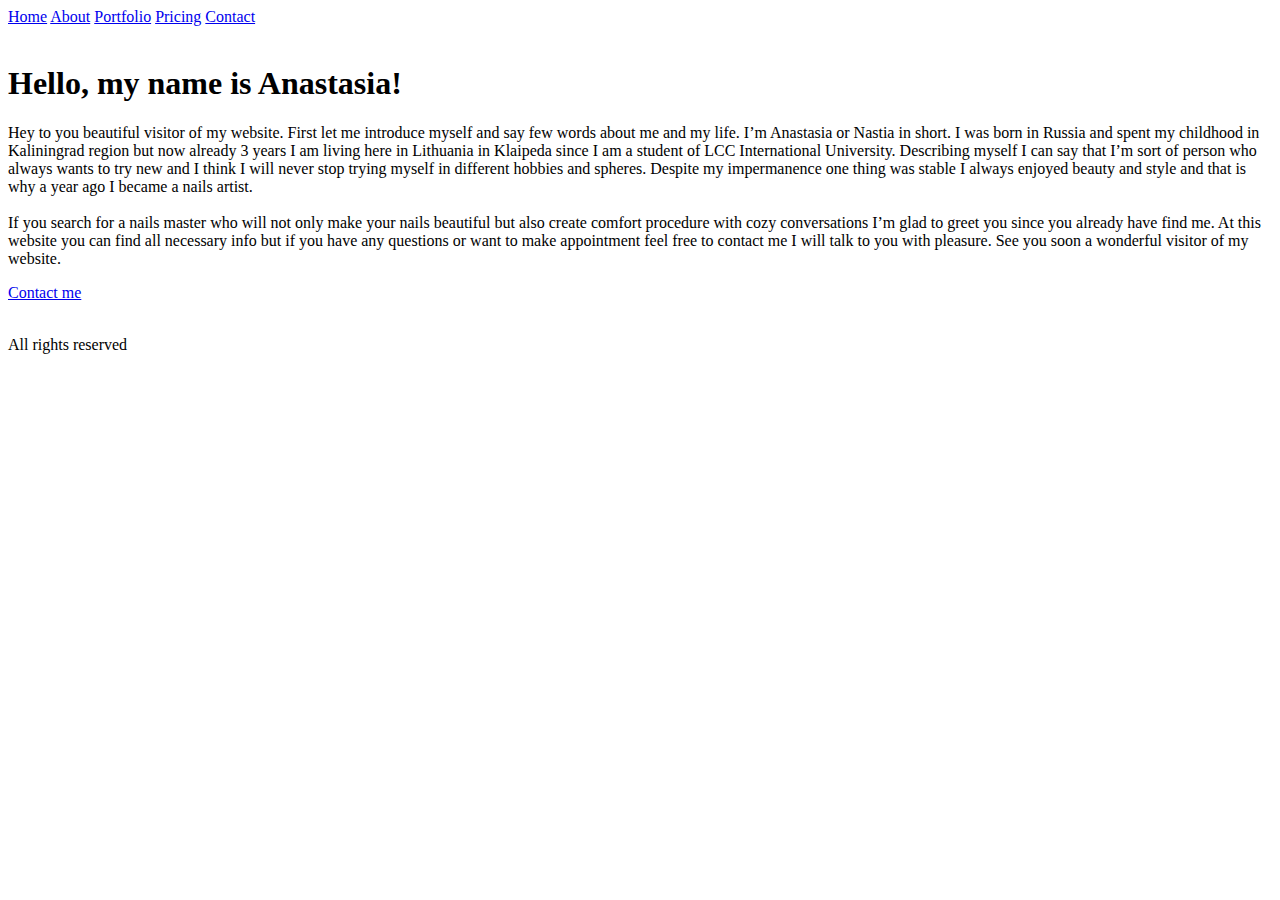
==== about.html @ 1ffa1c12 "Add files via upload" ====
<!DOCTYPE html>
<html lang="en">
<head>
    <meta charset="UTF-8">
    <meta http-equiv="X-UA-Compatible" content="IE=edge">
    <meta name="viewport" content="width=device-width, initial-scale=1.0">
    <link rel="stylesheet" href="assets/css/style.css">
    <link rel="preconnect" href="https://fonts.googleapis.com">
<link rel="preconnect" href="https://fonts.gstatic.com" crossorigin>
<link href="https://fonts.googleapis.com/css2?family=Lora&display=swap" rel="stylesheet">
</head>
<body>
    <header class="header__light">
        <div class="container">
            <div class="header__inner">
                
                <nav class="nav">
                    <a class="nav__link" href="index.html">Home</a>
                    <a class="nav__link" href="about.html">About</a>
                    <a class="nav__link" href="portfolio.html">Portfolio</a>
                    <a class="nav__link" href="pricing.html">Pricing</a>
                    <a class="nav__link" href="contact.html">Contact</a>
                </nav>
            </div>
      </div>
    </header>

    <div class="hero dark">
        <div class="container__hero dark">
            <div class="hero__inner dark">
                <img class="about__img" src="assets/images/about-me.png" alt="">
                <div class="hero__textual">
                    <h1 class="hero__text">Hello, my name is Anastasia!</h1>
                    <p>Hey to you beautiful visitor of my website. First let me introduce myself and say few words about me and my life. I’m Anastasia or Nastia in short. I was born in Russia and spent my childhood in Kaliningrad region but now already 3 years I am living here in Lithuania in Klaipeda since I am a student of LCC International University.
                        Describing myself I can say that I’m sort of person who always wants to try new and I think I will never stop trying myself in different hobbies and spheres. Despite my impermanence one thing was stable I always enjoyed beauty and style and that is why a year ago I became a nails artist.<br><br>
                        If you search for a nails master who will not only make your nails beautiful but also create comfort procedure with cozy conversations I’m glad to greet you since you already have find me. At this website you can find all necessary info but if you have any questions or want to make appointment feel free to contact me I will talk to you with pleasure. See you soon a wonderful visitor of my website.</p>

                    <a href="contact.html" class="about__btn">Contact me</a>
                    <div class="about__btn-shadow"></div>
                </div>
           </div>
        </div>
    </div>

    <footer class="footer light">
        <div class="container">
            <div class="footer__inner">
                <img class="img__footer" src="assets/images/hero-img1.png" alt="">
                <p class="footer__text">All rights reserved</p>
                <div class="social">
                    <a href="#"><img class="social__footer" src="assets/images/instagram.png" alt=""></a>
                    <a href="#"><img class="social__footer" src="assets/images/facebook.png" alt=""></a>
                </div>
            </div>
        </div>
    </footer>

</body>
</html>
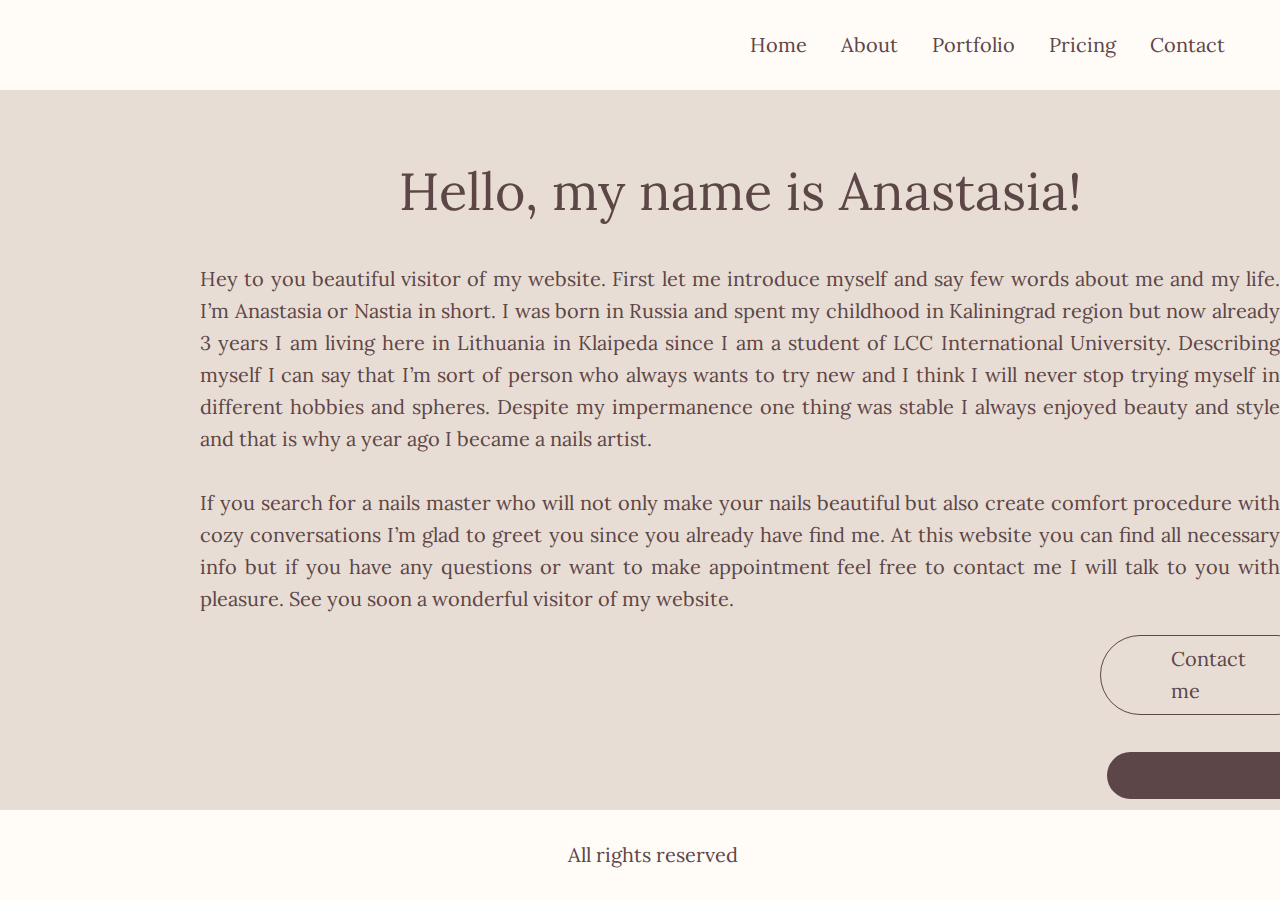
==== commit e0b8826b: "Update about.html" ====
--- a/about.html
+++ b/about.html
@@ -4,7 +4,7 @@
     <meta charset="UTF-8">
     <meta http-equiv="X-UA-Compatible" content="IE=edge">
     <meta name="viewport" content="width=device-width, initial-scale=1.0">
-    <link rel="stylesheet" href="assets/css/style.css">
+    <link rel="stylesheet" href="style.css">
     <link rel="preconnect" href="https://fonts.googleapis.com">
 <link rel="preconnect" href="https://fonts.gstatic.com" crossorigin>
 <link href="https://fonts.googleapis.com/css2?family=Lora&display=swap" rel="stylesheet">
@@ -56,4 +56,4 @@
     </footer>
 
 </body>
-</html>+</html>
--- a/style.css
+++ b/style.css
@@ -0,0 +1,428 @@
+body {
+    margin: 0;
+    font-family: 'Lora', serif;
+    font-size: 15px;
+    color: #5d4647;
+    line-height: 1.6;
+    font-weight: 400;
+}
+
+*,
+*:after,
+*:before {
+    box-sizing: border-box;
+}
+
+h1, h2, h3, h4, h5, h6 {
+    margin: 0;
+}
+
+p {
+    font-size: 20px;
+    font-weight: 400;
+    text-align: justify;
+}
+
+a {
+    text-decoration: none;
+}
+
+
+
+.container {
+    width: 100%;
+    margin: 0 auto;
+    padding: 0 40px;
+}
+
+
+
+.container__hero {
+    width: 100%;
+    margin: 0 auto;
+    max-width: 1170px;
+}
+
+.container__hero.dark {
+    max-width: 1300px;
+}
+
+.container__hero.cont {
+    max-width: 1500px;
+}
+
+
+.container.price {
+    max-width: 1400px;
+    
+}
+
+
+.header {
+    padding: 20px 0;
+    height: 10vh;
+    z-index: 100;
+    width: 100%;
+    background-color: #e8ddd4;
+    display: flex;
+    align-items: center;
+
+}
+
+.header__light {
+    padding: 20px 0;
+    height: 10vh;
+    z-index: 100;
+    width: 100%;
+    background-color: #fffbf7;
+    display: flex;
+    align-items: center;
+
+}
+
+.header__inner {
+    display: flex;
+    justify-content: end;
+    align-items: center;
+}
+
+.nav {
+    font-size: 16px;
+}
+
+.nav__link {
+    display: inline-block;
+    vertical-align: top;
+    margin: 0 15px;
+    color: #5d4647;
+    text-decoration: none;
+    transition: color .2s linear;
+    position: relative;
+    font-size: 20px;
+}
+
+.nav__link:after {
+    content: "";
+    display: block;
+    width: 100%;
+    height: 2px;
+    background-color: #5d4647;
+    position: absolute;
+    top: 100%;
+    left: 0;
+    z-index: 1;
+    opacity: 0;
+    transition: opacity .2s linear;
+    
+}
+
+.nav__link:hover:after {
+    opacity: 1;
+}
+
+.hero {
+    background-color: #fffbf7;
+    width: 100%;
+    height: 80vh;
+    padding: 60px 0;
+
+}
+
+.hero.dark {
+    background-color: #e8ddd4;
+}
+
+.hero__inner {
+    display: flex;
+    justify-content: space-evenly;
+    align-items: center;
+    text-align: left;
+}
+
+.hero__inner.dark {
+    justify-content: space-between;
+
+}
+
+.hero__inner.contact {
+    justify-content: space-between;
+    align-items: flex-start;
+}
+
+.hero__inner.price {
+    justify-content: space-between;
+    text-align: center;
+    align-items: center;
+    padding-top: 7%;
+    padding-left: 60px;
+    padding-right: 60px;
+}
+
+.hero__text {
+    position: relative;
+    font-size: 52px;
+    font-weight: 400;
+    text-align: center; 
+    padding-bottom: 10px;
+}
+
+.hero__text:nth-child(1) {
+    margin-bottom: 10px;
+}
+
+.hero__text.price {
+    text-align: center;
+    font-size: 40px;
+    
+}
+
+.hero__textual {
+    margin-left: 200px;
+}
+
+.hero__textual.price {
+    margin-left: 0px;
+    flex: 1 1 0;
+    padding-right: 60px;
+}
+
+.hero__textual.contact {
+    margin-right: 0px;
+    margin-top: 200px;
+
+}
+
+
+.about__btn {
+    position: absolute;
+    text-decoration: none;
+    font-size: 20px;
+    font-weight: 400;
+    color: #5d4647;
+    background-color: #e8ddd4;
+    border: 1px solid #5d4647;
+    padding: 7px 70px;
+    border-radius: 50px;
+    /* box-shadow: 3px 7px #5d4647; */
+    transition: transform linear .2s;
+    z-index: 2;
+    left: 1100px;
+    
+}
+.about__btn-shadow {
+    position: absolute;
+    top: 752px;
+    left: 1107px;
+    height: 47px;
+    width: 245px;
+    z-index: 1;
+    background-color: #5d4647;
+    border-radius: 50px; 
+}
+
+.about__btn:hover {
+    transform: translate3d(7px, 7px, 12px);
+}
+
+
+.btn {
+    position: absolute;
+    left: 150px;
+    top: 220px;
+    text-decoration: none;
+    font-size: 20px;
+    font-weight: 400;
+    color: #5d4647;
+    background-color: #e8ddd4;
+    border: 1px solid #5d4647;
+    padding: 7px 70px;
+    border-radius: 50px;
+    /* box-shadow: 3px 7px #5d4647; */
+    transition: transform linear .2s;
+    z-index: 2; 
+}
+
+.btn__shadow {
+    position: absolute;
+    height: 47px;
+    width: 245px;
+    left: 159px;
+    top: 228px;
+    z-index: 1;
+    background-color: #5d4647;
+    border-radius: 50px;
+
+}
+
+.btn:hover {
+    transform: translate3d(7px, 7px, 12px);
+}
+
+.btn.port {
+    left: 43%;
+    top: 135%;
+}
+
+.btn__shadow.port {
+    left:43.4%;
+    top: 135.8%;
+    
+}
+
+.about__btn.price {
+    top: 63%;
+    left: 65%;
+}
+
+.about__btn-shadow.price {
+    top: 63.8%;
+    left: 65.4%;
+}
+
+.footer {
+    
+    padding: 20px 0;
+    height: 10vh;
+    z-index: 100;
+    width: 100%;
+    background-color: #e8ddd4;
+    display: flex;
+    align-items: center;
+
+}
+
+.footer.light {
+    background-color: #fffbf7;
+}
+
+.footer__inner {
+    display: flex;
+    justify-content: space-between;
+    align-items: center;
+
+}
+
+.footer__text {
+    font-size: 20px;
+}
+
+.img__footer {
+    width: 40px;
+}
+
+.social__footer {
+    width: 40px;
+}
+
+
+
+.social__footer:nth-child(1) {
+    margin-right: 5px;
+}
+
+.about__img {
+    width: auto;
+    border-radius: 6px;
+    height: 100%;
+    max-height: 600px;
+}
+
+.portfolio {
+    background-color: #fffbf7;
+    padding-bottom: 130px;
+}
+
+.portfolio__inner {
+    display: flex;
+    justify-content: space-between;
+    flex-wrap: wrap;
+    margin: 60px 0;
+}
+
+
+
+.img__wrap {
+    max-width: 23%;
+    flex-grow: 1;
+}
+
+.portfolio__img {
+    width: 100%;
+    object-fit: cover;
+    border-radius: 5px;
+    margin-bottom: 30px;
+    transition: transform linear .4s;
+}
+
+.portfolio__img:hover {
+    transform: scale(1.17);
+    cursor: pointer;
+}
+
+.hero__text.pad {
+    padding-top: 100px;
+    text-align: center;
+}
+
+.footer.pad {
+    margin-top: 0px;
+}
+
+.pricing {
+    flex: 1 1 0;
+    padding-left: 60px;
+}
+
+.pricing__item {
+    font-size: 25px;
+    letter-spacing: 5px;
+    padding-bottom: 10px;
+}
+
+.subtitle {
+    font-weight: 400;
+    margin-top: 25px;
+    margin-bottom: 25px;
+}
+
+
+
+.social-text {
+    position: absolute;
+    text-decoration: none;
+    color: #5d4647;
+    font-size: 24px;
+    font-weight: 400;
+    top: -8px;
+    
+    left: 40px;
+}
+
+.relative {
+    position: relative;
+    margin-bottom: 10px;
+}
+
+.social__icon {
+    width: 25px;
+}
+
+
+.klaipeda {
+    margin-left: 30px;
+    margin-top: 200px;
+}
+
+.pin {
+    
+    width: 55px;
+    margin-left: 85px;
+    margin-bottom: 15px;
+    
+}
+
+.klp-text {
+    color: #5d4647;
+    font-size: 24px;
+    font-weight: 400;
+}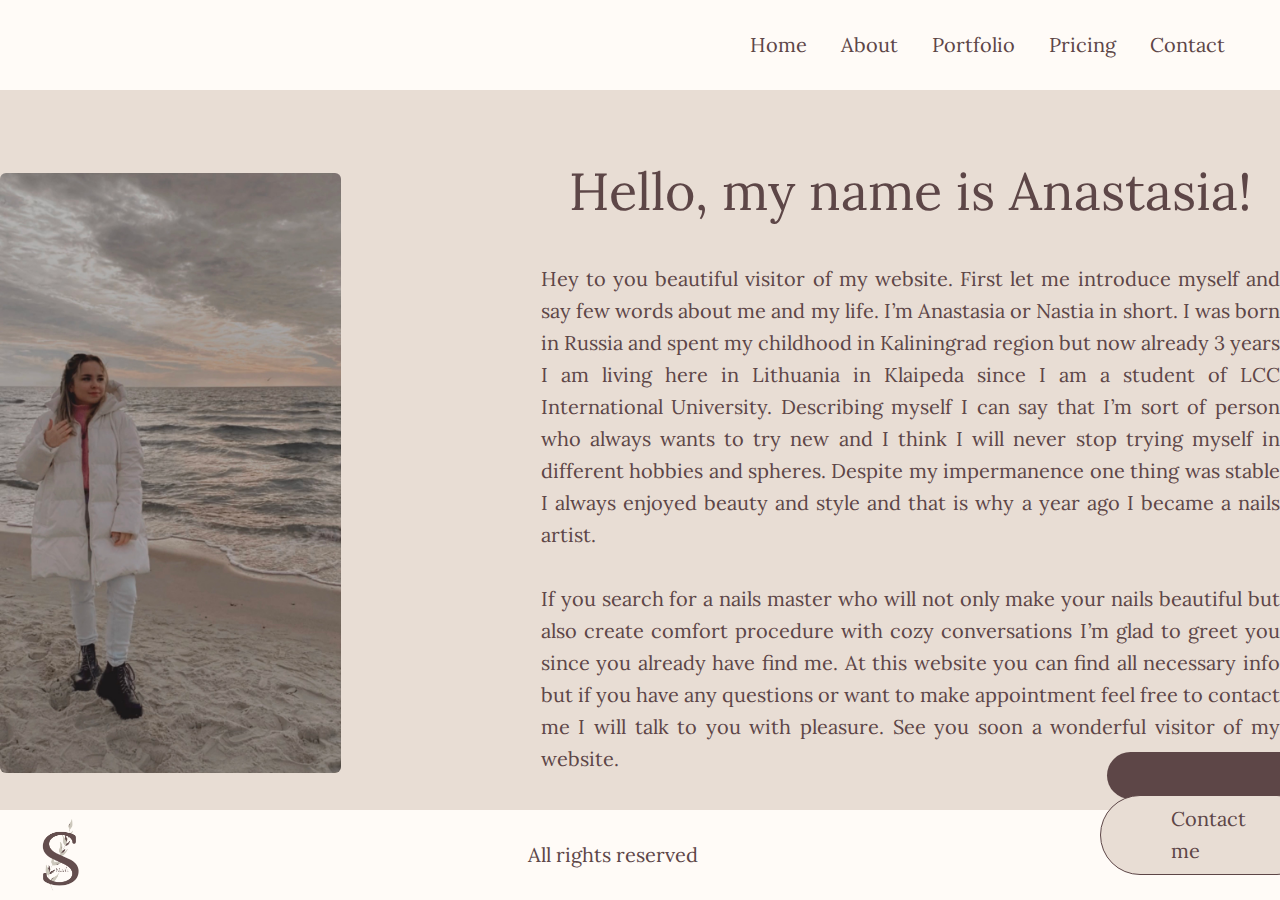
==== commit 30f92b51: "Update about.html" ====
--- a/about.html
+++ b/about.html
@@ -28,7 +28,7 @@
     <div class="hero dark">
         <div class="container__hero dark">
             <div class="hero__inner dark">
-                <img class="about__img" src="assets/images/about-me.png" alt="">
+                <img class="about__img" src="about-me.png" alt="">
                 <div class="hero__textual">
                     <h1 class="hero__text">Hello, my name is Anastasia!</h1>
                     <p>Hey to you beautiful visitor of my website. First let me introduce myself and say few words about me and my life. I’m Anastasia or Nastia in short. I was born in Russia and spent my childhood in Kaliningrad region but now already 3 years I am living here in Lithuania in Klaipeda since I am a student of LCC International University.
@@ -45,11 +45,11 @@
     <footer class="footer light">
         <div class="container">
             <div class="footer__inner">
-                <img class="img__footer" src="assets/images/hero-img1.png" alt="">
+                <img class="img__footer" src="hero-img1.png" alt="">
                 <p class="footer__text">All rights reserved</p>
                 <div class="social">
-                    <a href="#"><img class="social__footer" src="assets/images/instagram.png" alt=""></a>
-                    <a href="#"><img class="social__footer" src="assets/images/facebook.png" alt=""></a>
+                    <a href="#"><img class="social__footer" src="instagram.png" alt=""></a>
+                    <a href="#"><img class="social__footer" src="facebook.png" alt=""></a>
                 </div>
             </div>
         </div>
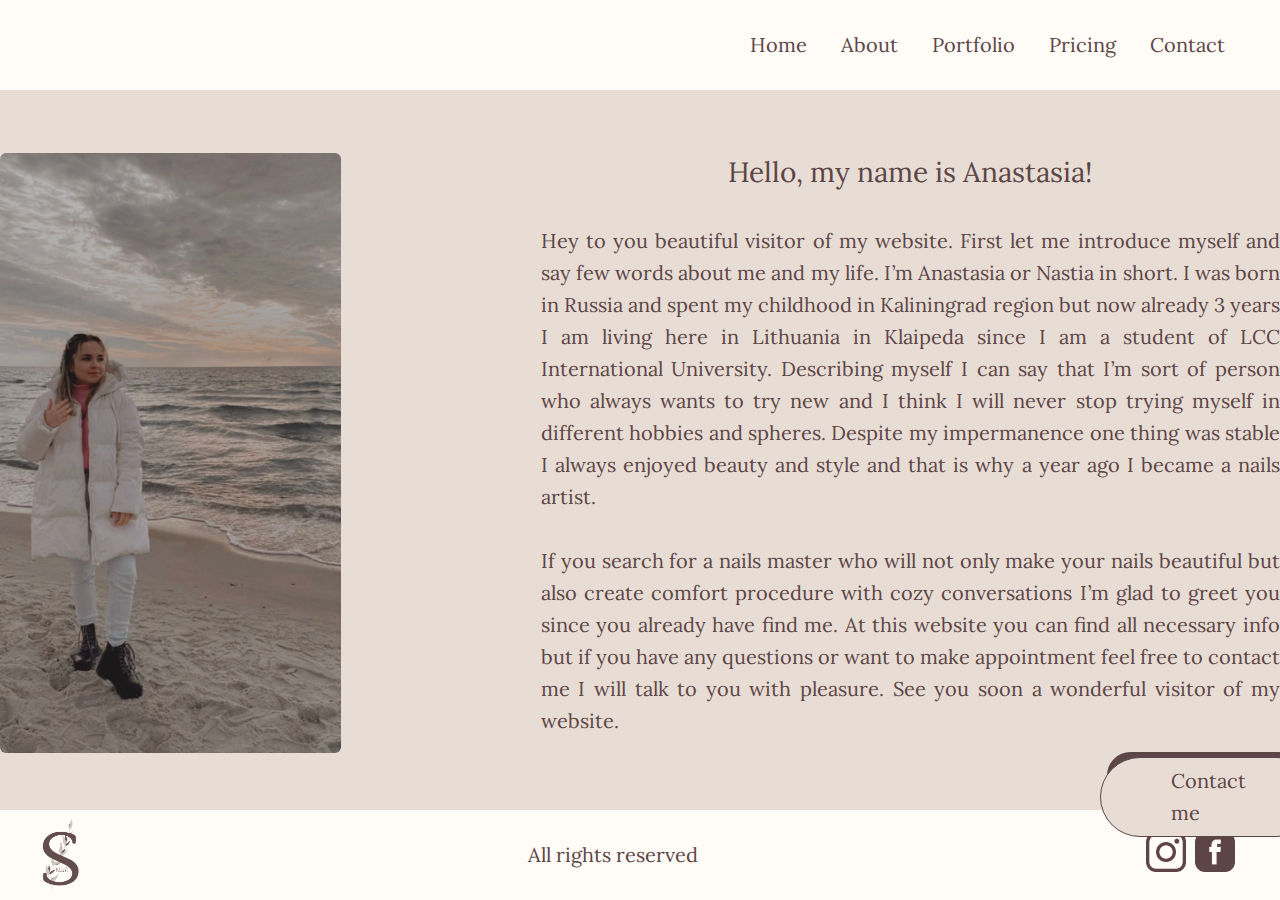
==== commit ca93f52a: "Update about.html" ====
--- a/about.html
+++ b/about.html
@@ -30,7 +30,7 @@
             <div class="hero__inner dark">
                 <img class="about__img" src="about-me.png" alt="">
                 <div class="hero__textual">
-                    <h1 class="hero__text">Hello, my name is Anastasia!</h1>
+                    <h1 style="font-size: 28px;" class="hero__text">Hello, my name is Anastasia!</h1>
                     <p>Hey to you beautiful visitor of my website. First let me introduce myself and say few words about me and my life. I’m Anastasia or Nastia in short. I was born in Russia and spent my childhood in Kaliningrad region but now already 3 years I am living here in Lithuania in Klaipeda since I am a student of LCC International University.
                         Describing myself I can say that I’m sort of person who always wants to try new and I think I will never stop trying myself in different hobbies and spheres. Despite my impermanence one thing was stable I always enjoyed beauty and style and that is why a year ago I became a nails artist.<br><br>
                         If you search for a nails master who will not only make your nails beautiful but also create comfort procedure with cozy conversations I’m glad to greet you since you already have find me. At this website you can find all necessary info but if you have any questions or want to make appointment feel free to contact me I will talk to you with pleasure. See you soon a wonderful visitor of my website.</p>
